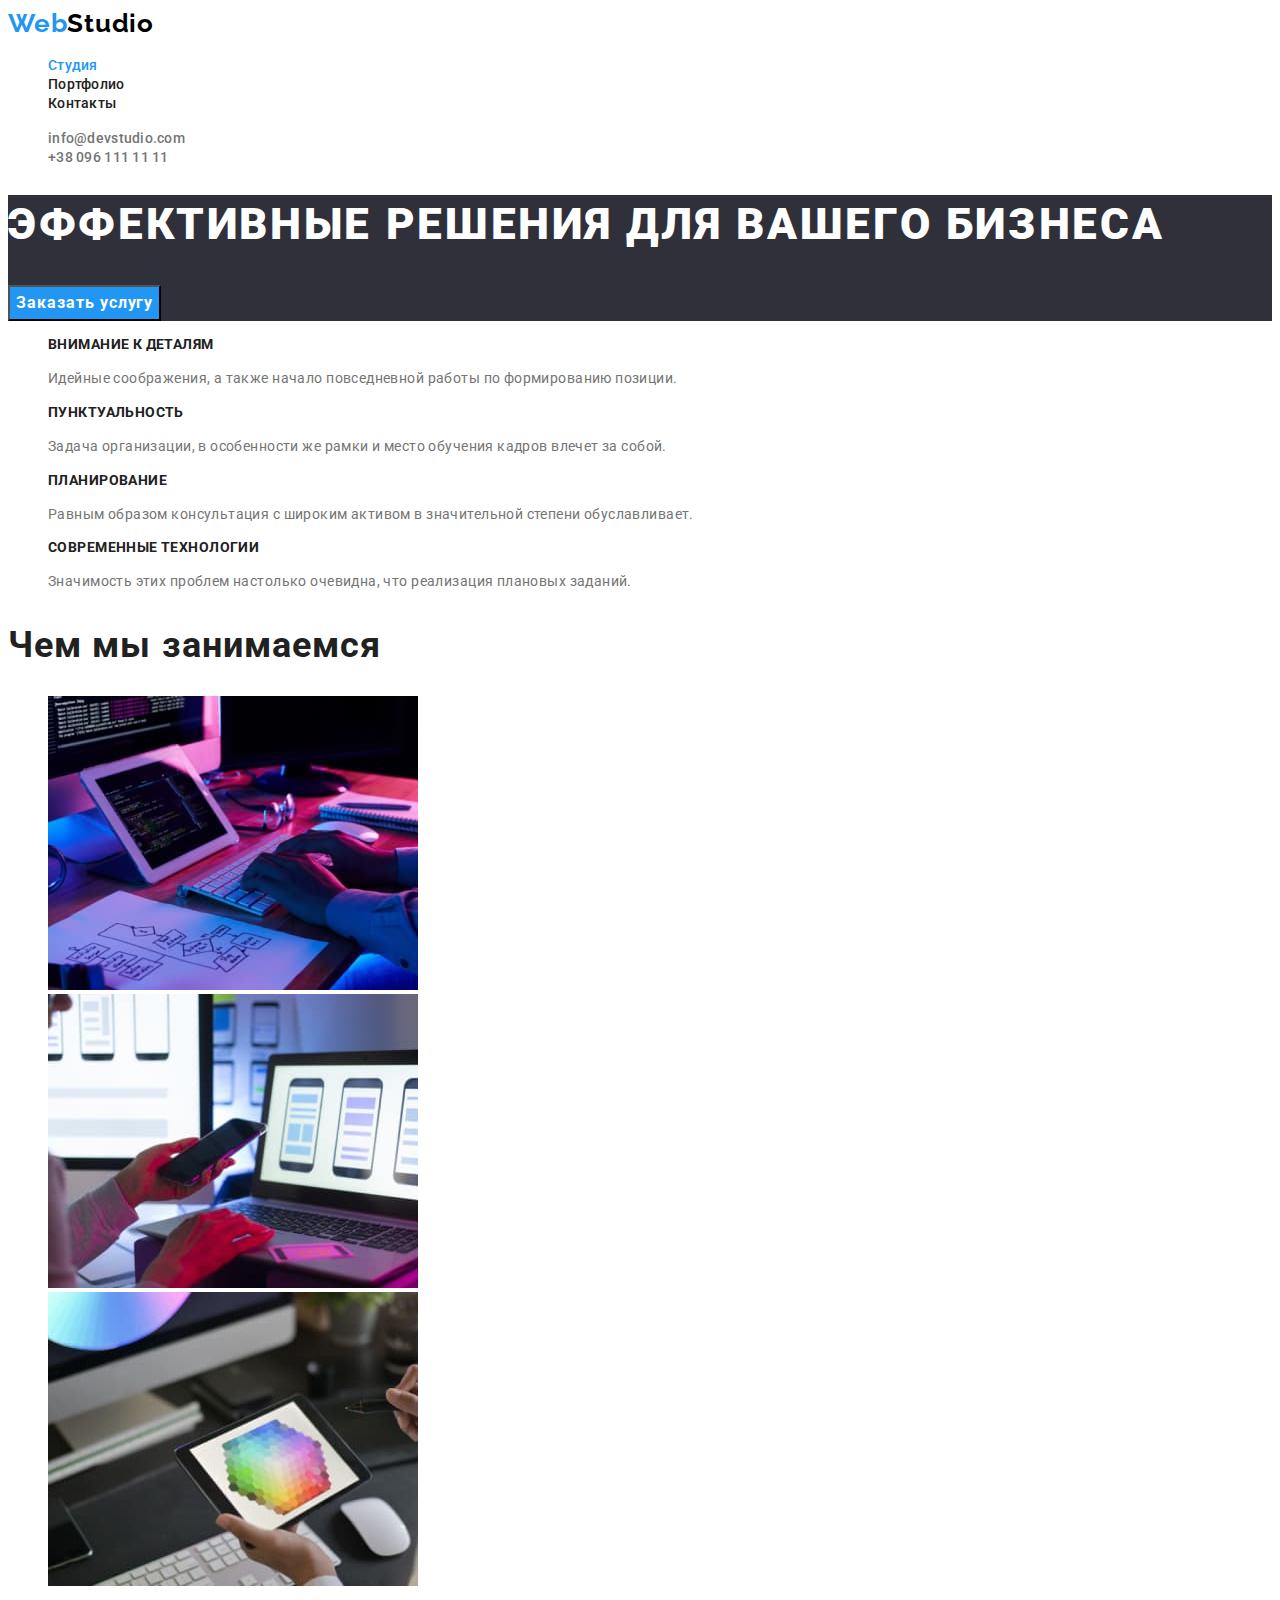
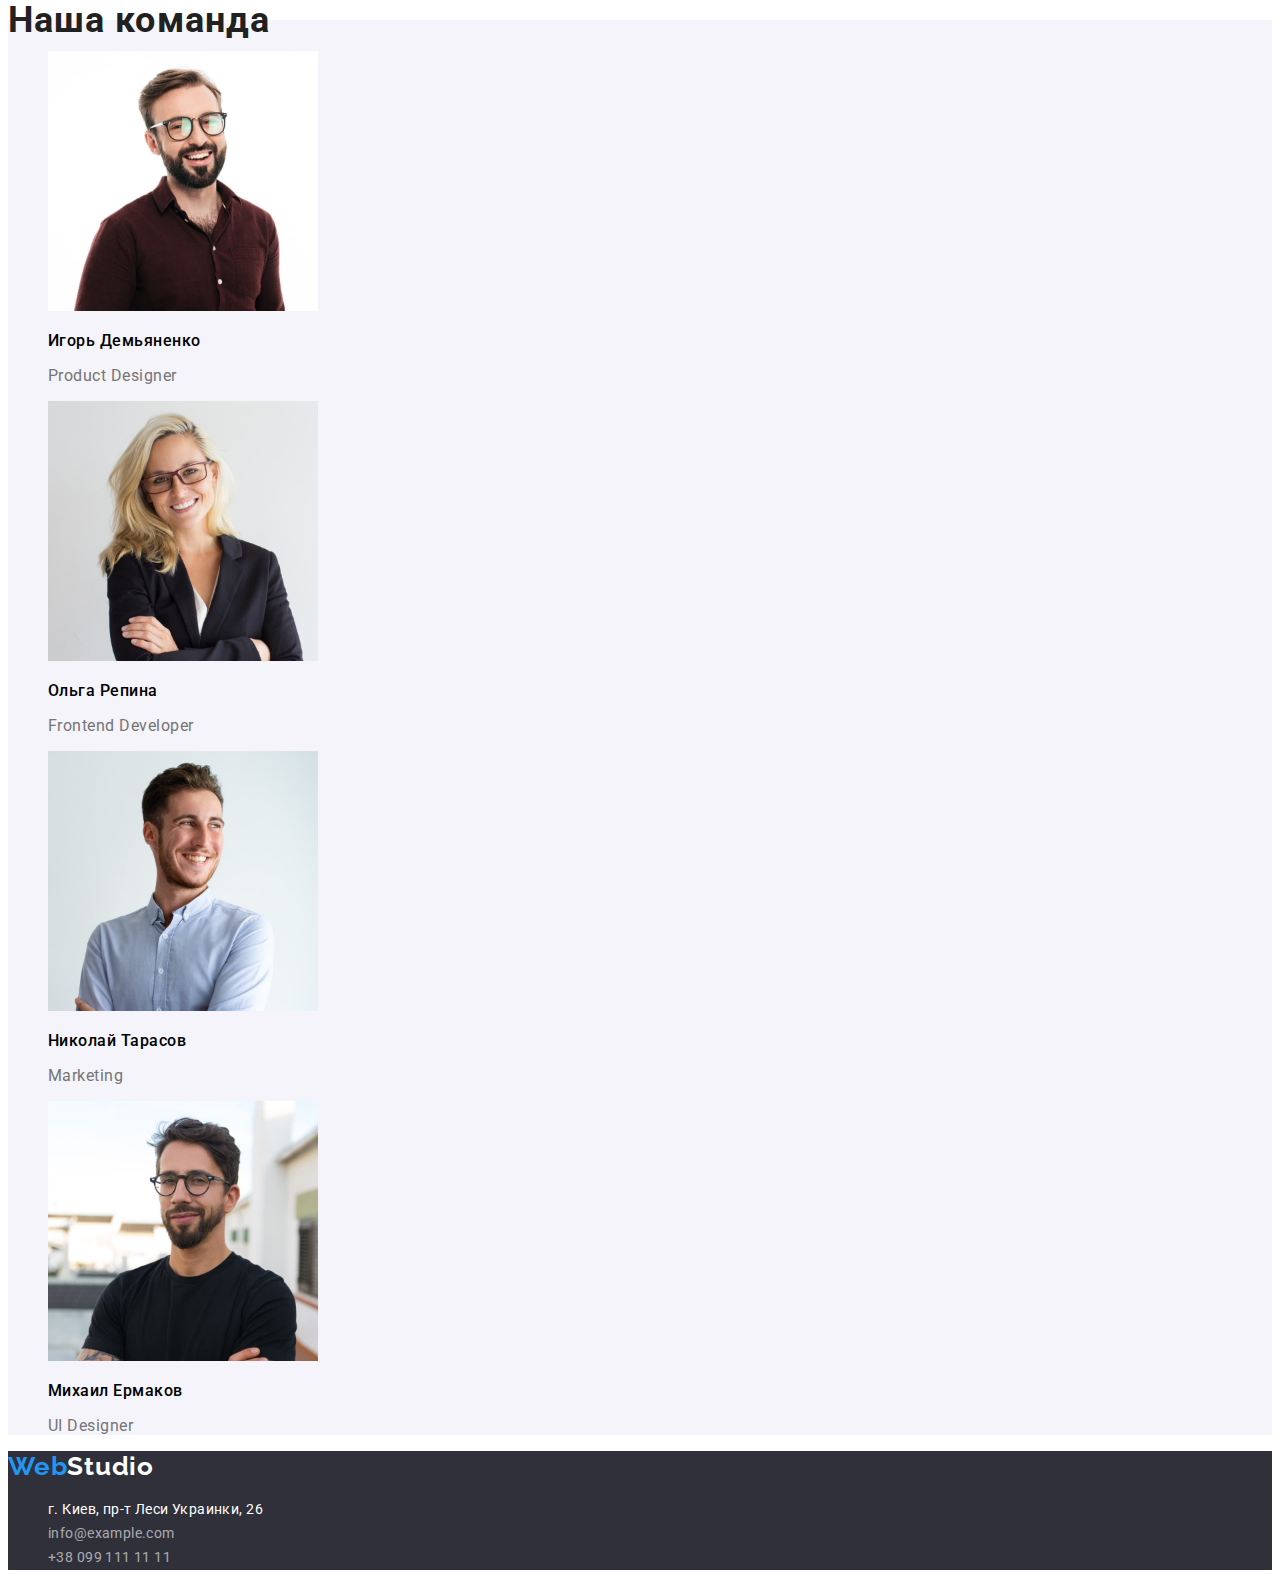
==== index.html @ 5ce04b40 "Додає розмітку макета" ====
<!DOCTYPE html>
<html lang="ru">

<head>
    <meta charset="UTF-8" />
    <meta http-equiv="X-UA-Compatible" content="IE=edge" />
    <meta name="viewport" content="width=device-width, initial-scale=1.0" />
    <title>Студия</title>
    <link rel="preconnect" href="https://fonts.googleapis.com" />
    <link rel="preconnect" href="https://fonts.gstatic.com" crossorigin />
    <link
        href="https://fonts.googleapis.com/css2?family=Raleway:wght@700&family=Roboto:wght@400;500;700;900&display=swap"
        rel="stylesheet" />
    <link rel="stylesheet" href="css/styles.css" />
</head>

<body>
    <!-- header-->
    <header>
        <section class="header">
            <a href="/" class="logo"><span class="web">Web</span><span class="studio-black">Studio</span></a>
            <nav class="nav">
                <ul class="nav-list list">
                    <li><a href="/" class="nav-item current">Студия</a></li>
                    <li><a href="./portfolio.html" class="nav-item">Портфолио</a></li>
                    <li><a href="/" class="nav-item">Контакты</a></li>
                </ul>
            </nav>
            <ul class="contacts list">
                <li>
                    <a href="mailto:info@devstudio.com" class="contacts-item">info@devstudio.com</a>
                </li>
                <li>
                    <a href="tel:+380961111111" class="contacts-item">+38 096 111 11 11</a>
                </li>
            </ul>
        </section>
    </header>
    <!--main content-->
    <main class="main">
        <section class="hero-section">
            <h1 class="hero">Эффективные решения для вашего бизнеса</h1>
            <button type="button" class="main-button">Заказать услугу</button>
        </section>
        <!--<h2>About us</h2> -->
        <section class="advantages">
            <ul class="advantages-list list">
                <li>
                    <h3 class="advantages-item">Внимание к деталям</h3>
                    <p class="advantages-content">
                        Идейные соображения, а также начало повседневной работы по
                        формированию позиции.
                    </p>
                </li>
                <li>
                    <h3 class="advantages-item">Пунктуальность</h3>
                    <p class="advantages-content">
                        Задача организации, в особенности же рамки и место обучения кадров
                        влечет за собой.
                    </p>
                </li>
                <li>
                    <h3 class="advantages-item">Планирование</h3>
                    <p class="advantages-content">
                        Равным образом консультация с широким активом в значительной
                        степени обуславливает.
                    </p>
                </li>
                <li>
                    <h3 class="advantages-item">Современные технологии</h3>
                    <p class="advantages-content">
                        Значимость этих проблем настолько очевидна, что реализация
                        плановых заданий.
                    </p>
                </li>
            </ul>
        </section>
        <!-- Чем мы занимаемся section-->
        <section class="activities">
            <h2 class="activity-title">Чем мы занимаемся</h2>
            <ul class="activity-list list">
                <li class="activity-item">
                    <a href=""><img src="./images/box1.jpg" alt="IT пишет код" width="370" height="294" /></a>
                </li>
                <li class="activities-item">
                    <a href=""><img src="./images/box2.jpg" alt=" человек работает с телефоном и лептопом" width="370"
                            height="294" /></a>
                </li>
                <li class="activities-item">
                    <a href=""><img src="./images/box3.jpg" alt="человек работает с планшетом" width="370"
                            height="294" /></a>
                </li>
            </ul>
        </section>
        <!--our team section-->
        <section class="team">
            <h2 class="team-title">Наша команда</h2>
            <ul class="team-list list">
                <li>
                    <img src="./images/img-1.jpg" alt="фото Ігоря" width="270" height="260" />
                    <h3 class="team-member">Игорь Демьяненко</h3>
                    <p class="specialty">Product Designer</p>
                </li>
                <li>
                    <img src="./images/img-2.jpg" alt="фото Ольги" width="270" height="260" />
                    <h3 class="team-member">Ольга Репина</h3>
                    <p class="specialty">Frontend Developer</p>
                </li>
                <li>
                    <img src="./images/img-3.jpg" alt="фото Николая" width="270" height="260" />
                    <h3 class="team-member">Николай Тарасов</h3>
                    <p class="specialty">Marketing</p>
                </li>
                <li>
                    <img src="./images/img-4.jpg" alt="фото Михаила " width="270" height="260" />
                    <h3 class="team-member">Михаил Ермаков</h3>
                    <p class="specialty">UI Designer</p>
                </li>
            </ul>
        </section>
    </main>
    <!--footer section-->
    <footer class="footer">
        <a href="/" class="logo"><span class="web">Web</span><span class="studio-white">Studio</span></a>
        <address class="address">
            <ul class="address-list list">
                <li>
                    <a href="https://goo.gl/maps/48jCdX3Z41KDSHPe8" target="_blank" rel="noopener noreferrer"
                        class="address-item street">г. Киев, пр-т Леси Украинки, 26</a>
                </li>
                <li>
                    <a href="mailto:info@example.com" class="address-item email">info@example.com</a>
                </li>
                <li>
                    <a href="tel:+380991111111" class="address-item tel">+38 099 111 11 11</a>
                </li>
            </ul>
        </address>
    </footer>
</body>

</html>
---- css/styles.css ----
:root {
    --primary-text-color: #212121;
    --secondary-text-color: #757575;
    --color-accent: #2196f3;
    --color-light: #ffffff;
    --color-bg-dark: #2f303a;
    --color-bg-light: #f5f4fa;
}

body {
    font-family: Roboto, "Open Sans", sans-serif;
}

/* -----HEADER----- */
/* --logo-- */
.header {
    background-color: var(--color-light);
}

.logo {
    text-decoration: none;
    font-family: Raleway, sans-serif;
    font-weight: 700;
    font-size: 26px;
    line-height: 1.19;
    letter-spacing: 0.03em;
}

.web {
    color: var(--color-accent);
}

.studio-black {
    color: #000000;
}

/* --nav--*/
.list {
    list-style: none;
}

.nav-item {
    text-decoration: none;
    color: var(--primary-text-color);
    list-style: none;
    font-weight: 500;
    font-size: 14px;
    line-height: 1.14;
    letter-spacing: 0.02em;
}

.nav-item:hover,
.nav-item:focus {
    color: var(--color-accent);
}

.nav-item.current {
    color: var(--color-accent);
}

.contacts-item {
    text-decoration: none;
    color: var(--secondary-text-color);
    font-weight: 500;
    font-size: 14px;
    line-height: 1.14;
    letter-spacing: 0.02em;
}

.contacts-item:hover,
.contacts-item:focus {
    color: var(--color-accent);
}

/* ------MAIN------ */
/* ---hero--- */
.hero-section {
    background-color: var(--color-bg-dark);
}

.hero {
    color: var(--color-light);
    font-weight: 900;
    font-size: 44px;
    line-height: 1.36;
    letter-spacing: 0.06em;
    text-transform: uppercase;
}

.main-button {
    background-color: var(--color-accent);
    color: var(--color-light);
    font-family: inherit;
    font-weight: 700;
    font-size: 16px;
    line-height: 1.88;
    letter-spacing: 0.06em;
    cursor: pointer;
}

.main-button:hover,
.main-button:focus {
    background-color: var(--color-bg-light);
    color: var(--color-accent);
}

/* --Aabout us--- */
.advantages,
.activities {
    background-color: var(--color-light);
}

/* --advantages-- */
.advantages-item {
    color: var(--primary-text-color);
    font-weight: 700;
    font-size: 14px;
    line-height: 1.14;
    letter-spacing: 0.03em;
    text-transform: uppercase;
}

.advantages-content {
    color: var(--secondary-text-color);
    font-size: 14px;
    line-height: 1.71;
    letter-spacing: 0.03em;
}

/* --activities-- */
.activity-title {
    color: var(--primary-text-color);
    font-weight: 700;
    font-size: 36px;
    line-height: 1.17;
    letter-spacing: 0.03em;
}

/* --our team-- */
.team {
    background-color: var(--color-bg-light);
}

.team-title {
    color: var(--primary-text-color);
    font-weight: 700;
    font-size: 36px;
    line-height: 1.17px;
    letter-spacing: 0.03em;
}

.team-member {
    font-weight: 500;
    font-size: 16px;
    line-height: 1.19;
    letter-spacing: 0.03em;
}

.specialty {
    color: var(--secondary-text-color);
    font-size: 16px;
    line-height: 1.19;
    letter-spacing: 0.03em;
}

/* ------FOOTER------ */
.footer {
    background-color: var(--color-bg-dark);
}

.logo {
    font-family: Raleway;
    font-weight: 700;
    font-size: 26px;
    line-height: 1.19;
    letter-spacing: 0.03em;
}

.studio-white {
    color: var(--color-light);
}

.address-item {
    color: rgba(255, 255, 255, 0.6);
    text-decoration: none;
    font-style: normal;
    font-size: 14px;
    line-height: 1.71;
    letter-spacing: 0.03em;
}

.address-item.street {
    color: var(--color-light);
}

.street:hover,
.street:focus {
    color: var(--secondary-text-color);
}

.email:hover,
.email:focus {
    color: var(--color-light);
}

.tel:hover,
.tel:focus {
    color: var(--color-light);
}

/* ----------PORTFOLIO.HTML---------- */
.filters {
    background-color: var(--color-light);
}

.button {
    background: var(--color-bg-light);
    font-family: inherit;
    font-weight: 500;
    font-size: 16px;
    line-height: 1.62;
    letter-spacing: 0.03em;
    cursor: pointer;
}

.button.current {
    color: var(--color-accent);
}

.button:hover,
.button:focus {
    color: var(--color-accent);
}

.card {
    text-decoration: none;
}

.card-title {
    color: var(--primary-text-color);
    font-family: inherit;
    font-weight: 700;
    font-size: 18px;
    line-height: 2;
    letter-spacing: 0.06em;
}

.description {
    color: var(--secondary-text-color);
    font-size: 16px;
    line-height: 1.88;
    letter-spacing: 0.03em;
}
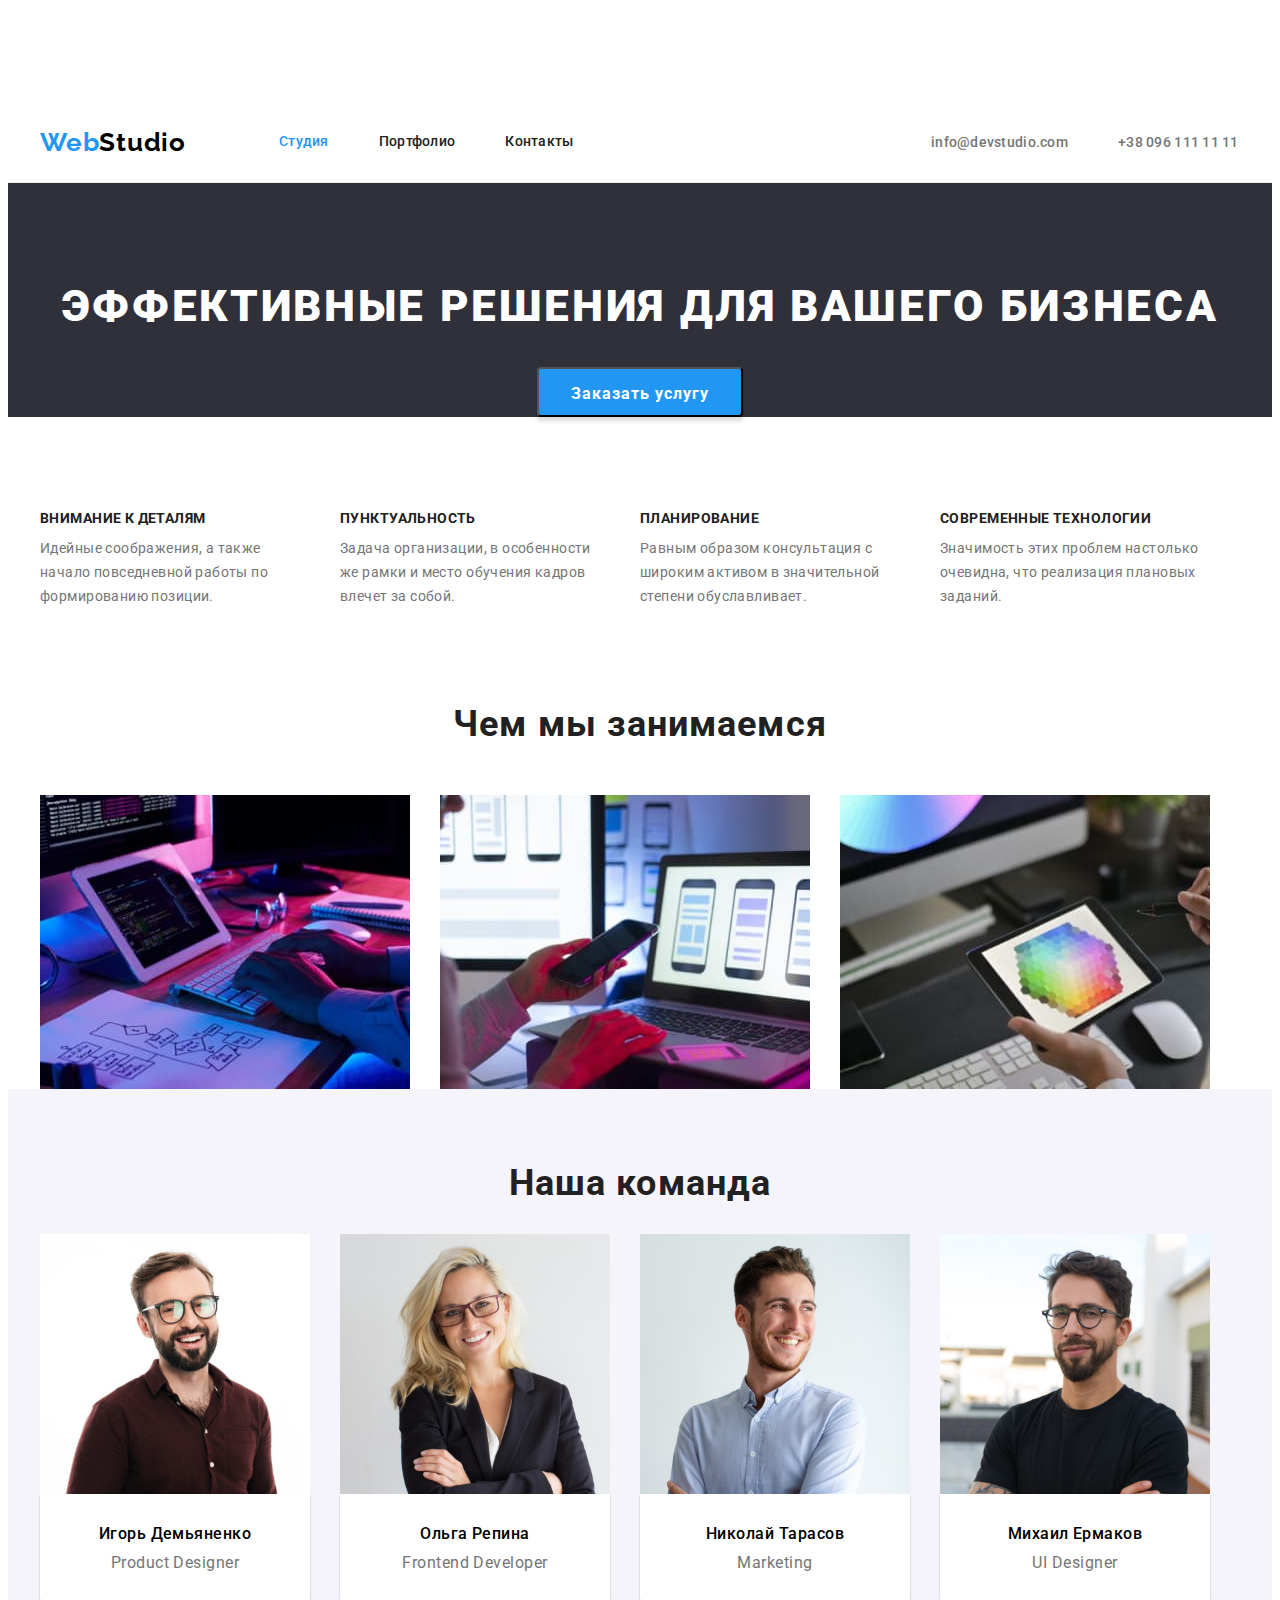
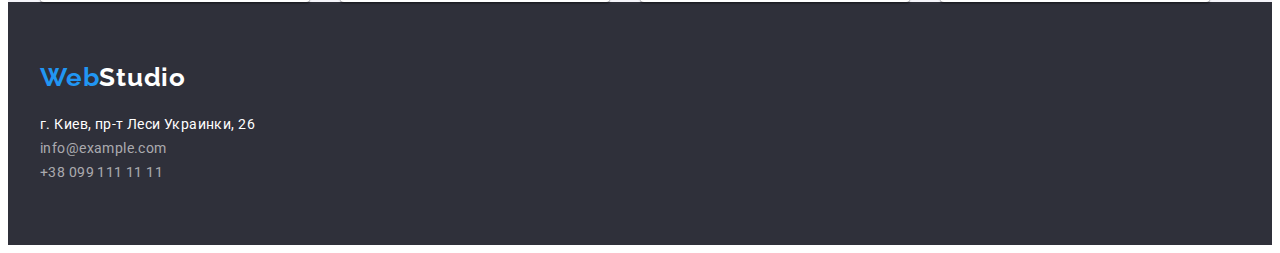
==== commit 57bd1812: "Додає розмітку макета, стилі" ====
--- a/index.html
+++ b/index.html
@@ -1,7 +1,6 @@
 <!DOCTYPE html>
 <html lang="ru">
-
-<head>
+  <head>
     <meta charset="UTF-8" />
     <meta http-equiv="X-UA-Compatible" content="IE=edge" />
     <meta name="viewport" content="width=device-width, initial-scale=1.0" />
@@ -9,134 +8,227 @@
     <link rel="preconnect" href="https://fonts.googleapis.com" />
     <link rel="preconnect" href="https://fonts.gstatic.com" crossorigin />
     <link
-        href="https://fonts.googleapis.com/css2?family=Raleway:wght@700&family=Roboto:wght@400;500;700;900&display=swap"
-        rel="stylesheet" />
+      href="https://fonts.googleapis.com/css2?family=Raleway:wght@700&family=Roboto:wght@400;500;700;900&display=swap"
+      rel="stylesheet"
+    />
+    <link
+      rel="stylesheet"
+      href="https://cdnjs.cloudflare.com/ajax/libs/modern-normalize/1.1.0/modern-normalize.min.css"
+      integrity="sha512-wpPYUAdjBVSE4KJnH1VR1HeZfpl1ub8YT/NKx4PuQ5NmX2tKuGu6U/JRp5y+Y8XG2tV+wKQpNHVUX03MfMFn9Q=="
+      crossorigin="anonymous"
+      referrerpolicy="no-referrer"
+    />
     <link rel="stylesheet" href="css/styles.css" />
-</head>
+  </head>
 
-<body>
+  <body>
     <!-- header-->
     <header>
-        <section class="header">
-            <a href="/" class="logo"><span class="web">Web</span><span class="studio-black">Studio</span></a>
-            <nav class="nav">
-                <ul class="nav-list list">
-                    <li><a href="/" class="nav-item current">Студия</a></li>
-                    <li><a href="./portfolio.html" class="nav-item">Портфолио</a></li>
-                    <li><a href="/" class="nav-item">Контакты</a></li>
-                </ul>
-            </nav>
-            <ul class="contacts list">
-                <li>
-                    <a href="mailto:info@devstudio.com" class="contacts-item">info@devstudio.com</a>
-                </li>
-                <li>
-                    <a href="tel:+380961111111" class="contacts-item">+38 096 111 11 11</a>
-                </li>
+      <section class="header section">
+        <div class="container container-header">
+          <a href="/" class="logo"
+            ><span class="web">Web</span
+            ><span class="studio-black">Studio</span></a
+          >
+          <nav class="nav">
+            <ul class="nav-list list">
+              <li class="nav-li studio">
+                <a href="/" class="nav-item current">Студия</a>
+              </li>
+              <li class="nav-li portfolio">
+                <a href="./portfolio.html" class="nav-item">Портфолио</a>
+              </li>
+              <li class="nav-li contacts">
+                <a href="/" class="nav-item">Контакты</a>
+              </li>
             </ul>
-        </section>
+          </nav>
+          <ul class="contacts list">
+            <li class="contact-li mail">
+              <a href="mailto:info@devstudio.com" class="contacts-item"
+                >info@devstudio.com</a
+              >
+            </li>
+            <li class="contact-li tel">
+              <a href="tel:+380961111111" class="contacts-item"
+                >+38 096 111 11 11</a
+              >
+            </li>
+          </ul>
+        </div>
+      </section>
     </header>
     <!--main content-->
     <main class="main">
-        <section class="hero-section">
-            <h1 class="hero">Эффективные решения для вашего бизнеса</h1>
-            <button type="button" class="main-button">Заказать услугу</button>
-        </section>
-        <!--<h2>About us</h2> -->
-        <section class="advantages">
-            <ul class="advantages-list list">
-                <li>
-                    <h3 class="advantages-item">Внимание к деталям</h3>
-                    <p class="advantages-content">
-                        Идейные соображения, а также начало повседневной работы по
-                        формированию позиции.
-                    </p>
-                </li>
-                <li>
-                    <h3 class="advantages-item">Пунктуальность</h3>
-                    <p class="advantages-content">
-                        Задача организации, в особенности же рамки и место обучения кадров
-                        влечет за собой.
-                    </p>
-                </li>
-                <li>
-                    <h3 class="advantages-item">Планирование</h3>
-                    <p class="advantages-content">
-                        Равным образом консультация с широким активом в значительной
-                        степени обуславливает.
-                    </p>
-                </li>
-                <li>
-                    <h3 class="advantages-item">Современные технологии</h3>
-                    <p class="advantages-content">
-                        Значимость этих проблем настолько очевидна, что реализация
-                        плановых заданий.
-                    </p>
-                </li>
-            </ul>
-        </section>
-        <!-- Чем мы занимаемся section-->
-        <section class="activities">
-            <h2 class="activity-title">Чем мы занимаемся</h2>
-            <ul class="activity-list list">
-                <li class="activity-item">
-                    <a href=""><img src="./images/box1.jpg" alt="IT пишет код" width="370" height="294" /></a>
-                </li>
-                <li class="activities-item">
-                    <a href=""><img src="./images/box2.jpg" alt=" человек работает с телефоном и лептопом" width="370"
-                            height="294" /></a>
-                </li>
-                <li class="activities-item">
-                    <a href=""><img src="./images/box3.jpg" alt="человек работает с планшетом" width="370"
-                            height="294" /></a>
-                </li>
-            </ul>
-        </section>
-        <!--our team section-->
-        <section class="team">
-            <h2 class="team-title">Наша команда</h2>
-            <ul class="team-list list">
-                <li>
-                    <img src="./images/img-1.jpg" alt="фото Ігоря" width="270" height="260" />
-                    <h3 class="team-member">Игорь Демьяненко</h3>
-                    <p class="specialty">Product Designer</p>
-                </li>
-                <li>
-                    <img src="./images/img-2.jpg" alt="фото Ольги" width="270" height="260" />
-                    <h3 class="team-member">Ольга Репина</h3>
-                    <p class="specialty">Frontend Developer</p>
-                </li>
-                <li>
-                    <img src="./images/img-3.jpg" alt="фото Николая" width="270" height="260" />
-                    <h3 class="team-member">Николай Тарасов</h3>
-                    <p class="specialty">Marketing</p>
-                </li>
-                <li>
-                    <img src="./images/img-4.jpg" alt="фото Михаила " width="270" height="260" />
-                    <h3 class="team-member">Михаил Ермаков</h3>
-                    <p class="specialty">UI Designer</p>
-                </li>
-            </ul>
-        </section>
+      <section class="hero-section section">
+        <div class="container">
+          <h1 class="hero">Эффективные решения для вашего бизнеса</h1>
+          <button type="button" class="main-button">Заказать услугу</button>
+        </div>
+      </section>
+      <h2 class="visually-hidden">About us</h2>
+      <section class="advantages section">
+        <div class="container">
+          <ul class="advantages-list list">
+            <li class="item-content">
+              <h3 class="advantages-item">Внимание к деталям</h3>
+              <p class="advantages-content">
+                Идейные соображения, а также начало повседневной работы по
+                формированию позиции.
+              </p>
+            </li>
+            <li class="item-content">
+              <h3 class="advantages-item">Пунктуальность</h3>
+              <p class="advantages-content">
+                Задача организации, в особенности же рамки и место обучения
+                кадров влечет за собой.
+              </p>
+            </li>
+            <li class="item-content">
+              <h3 class="advantages-item">Планирование</h3>
+              <p class="advantages-content">
+                Равным образом консультация с широким активом в значительной
+                степени обуславливает.
+              </p>
+            </li>
+            <li class="item-content">
+              <h3 class="advantages-item">Современные технологии</h3>
+              <p class="advantages-content">
+                Значимость этих проблем настолько очевидна, что реализация
+                плановых заданий.
+              </p>
+            </li>
+          </ul>
+        </div>
+      </section>
+      <!-- Чем мы занимаемся section-->
+      <section class="activities section">
+        <div class="container">
+          <h2 class="activity-title">Чем мы занимаемся</h2>
+          <ul class="activity-list list">
+            <li class="activity-item">
+              <a href=""
+                ><img
+                  src="./images/box1.jpg"
+                  alt="IT пишет код"
+                  width="370"
+                  height="294"
+              /></a>
+            </li>
+            <li class="activity-item">
+              <a href=""
+                ><img
+                  src="./images/box2.jpg"
+                  alt=" человек работает с телефоном и лептопом"
+                  width="370"
+                  height="294"
+              /></a>
+            </li>
+            <li class="activity-item">
+              <a href=""
+                ><img
+                  src="./images/box3.jpg"
+                  alt="человек работает с планшетом"
+                  width="370"
+                  height="294"
+              /></a>
+            </li>
+          </ul>
+        </div>
+      </section>
+      <!--our team section-->
+      <section class="team section">
+        <div class="container">
+          <h2 class="team-title">Наша команда</h2>
+          <ul class="team-list list">
+            <li class="team-item">
+              <img
+                src="./images/img-1.jpg"
+                alt="фото Ігоря"
+                width="270"
+                height="260"
+              />
+              <div class="member-info">
+                <h3 class="team-member">Игорь Демьяненко</h3>
+                <p class="specialty">Product Designer</p>
+              </div>
+            </li>
+            <li class="team-item">
+              <img
+                src="./images/img-2.jpg"
+                alt="фото Ольги"
+                width="270"
+                height="260"
+              />
+              <div class="member-info">
+                <h3 class="team-member">Ольга Репина</h3>
+                <p class="specialty">Frontend Developer</p>
+              </div>
+            </li>
+            <li class="team-item">
+              <img
+                src="./images/img-3.jpg"
+                alt="фото Николая"
+                width="270"
+                height="260"
+              />
+              <div class="member-info">
+                <h3 class="team-member">Николай Тарасов</h3>
+                <p class="specialty">Marketing</p>
+              </div>
+            </li>
+            <li class="team-item">
+              <img
+                src="./images/img-4.jpg"
+                alt="фото Михаила "
+                width="270"
+                height="260"
+              />
+              <div class="member-info">
+                <h3 class="team-member">Михаил Ермаков</h3>
+                <p class="specialty">UI Designer</p>
+              </div>
+            </li>
+          </ul>
+        </div>
+      </section>
     </main>
     <!--footer section-->
+
     <footer class="footer">
-        <a href="/" class="logo"><span class="web">Web</span><span class="studio-white">Studio</span></a>
+      <div class="container">
+        <div class="logo-footer">
+          <a href="/" class="logo"
+            ><span class="web">Web</span
+            ><span class="studio-white">Studio</span></a
+          >
+        </div>
         <address class="address">
+          <div class="address-footer">
             <ul class="address-list list">
-                <li>
-                    <a href="https://goo.gl/maps/48jCdX3Z41KDSHPe8" target="_blank" rel="noopener noreferrer"
-                        class="address-item street">г. Киев, пр-т Леси Украинки, 26</a>
-                </li>
-                <li>
-                    <a href="mailto:info@example.com" class="address-item email">info@example.com</a>
-                </li>
-                <li>
-                    <a href="tel:+380991111111" class="address-item tel">+38 099 111 11 11</a>
-                </li>
+              <li>
+                <a
+                  href="https://goo.gl/maps/48jCdX3Z41KDSHPe8"
+                  target="_blank"
+                  rel="noopener noreferrer"
+                  class="address-item street"
+                  >г. Киев, пр-т Леси Украинки, 26</a
+                >
+              </li>
+              <li>
+                <a href="mailto:info@example.com" class="address-item email"
+                  >info@example.com</a
+                >
+              </li>
+              <li>
+                <a href="tel:+380991111111" class="address-item tel"
+                  >+38 099 111 11 11</a
+                >
+              </li>
             </ul>
+          </div>
         </address>
+      </div>
     </footer>
-</body>
-
-</html>+  </body>
+</html>
--- a/css/styles.css
+++ b/css/styles.css
@@ -1,253 +1,470 @@
 :root {
-    --primary-text-color: #212121;
-    --secondary-text-color: #757575;
-    --color-accent: #2196f3;
-    --color-light: #ffffff;
-    --color-bg-dark: #2f303a;
-    --color-bg-light: #f5f4fa;
+  --primary-text-color: #212121;
+  --secondary-text-color: #757575;
+  --color-accent: #2196f3;
+  --color-light: #ffffff;
+  --color-bg-dark: #2f303a;
+  --color-bg-light: #f5f4fa;
 }
 
 body {
-    font-family: Roboto, "Open Sans", sans-serif;
+  font-family: Roboto, "Open Sans", sans-serif;
+}
+
+h1,
+h2,
+h3,
+h4,
+h5,
+h6,
+p,
+ul {
+  margin: 0;
+}
+ul {
+  padding-left: 0;
+}
+
+img {
+  display: block;
 }
 
 /* -----HEADER----- */
+.container {
+  /* outline: red solid 1px; */
+
+  width: 1200px;
+  padding-left: 15px;
+  padding-right: 15px;
+  margin: 0 auto;
+}
+
+.container-header {
+  display: flex;
+  align-items: center;
+}
+.section {
+  padding-top: 94px;
+}
+
+.header {
+  background-color: var(--color-light);
+  border-bottom: 1px solid #ececec;
+}
 /* --logo-- */
-.header {
-    background-color: var(--color-light);
-}
-
 .logo {
-    text-decoration: none;
-    font-family: Raleway, sans-serif;
-    font-weight: 700;
-    font-size: 26px;
-    line-height: 1.19;
-    letter-spacing: 0.03em;
+  min-width: 145px;
+  margin-right: 93px;
+  display: block;
+  text-decoration: none;
+  font-family: Raleway, sans-serif;
+  font-weight: 700;
+  font-size: 26px;
+  line-height: 1.19;
+  letter-spacing: 0.03em;
 }
 
 .web {
-    color: var(--color-accent);
+  color: var(--color-accent);
 }
 
 .studio-black {
-    color: #000000;
+  color: #000000;
 }
 
 /* --nav--*/
 .list {
-    list-style: none;
+  list-style: none;
+}
+.nav-list {
+  display: flex;
 }
 
 .nav-item {
-    text-decoration: none;
-    color: var(--primary-text-color);
-    list-style: none;
-    font-weight: 500;
-    font-size: 14px;
-    line-height: 1.14;
-    letter-spacing: 0.02em;
-}
-
+  display: block;
+  padding-top: 32px;
+  padding-bottom: 32px;
+
+  text-decoration: none;
+
+  color: var(--primary-text-color);
+  list-style: none;
+
+  font-weight: 500;
+  font-size: 14px;
+  line-height: 1.14;
+  letter-spacing: 0.02em;
+}
+
+.nav-li + .nav-li {
+  margin-left: 50px;
+}
+
+.nav-li.studio {
+  min-width: 49px;
+}
+
+.nav-li.portfolio {
+  min-width: 76px;
+}
+.nav-li.contacts {
+  min-width: 68px;
+}
+.contact-li.mail {
+  min-width: 135px;
+}
+
+.contact-li.tel {
+  min-width: 122px;
+}
 .nav-item:hover,
 .nav-item:focus {
-    color: var(--color-accent);
+  color: var(--color-accent);
 }
 
 .nav-item.current {
-    color: var(--color-accent);
+  color: var(--color-accent);
+}
+
+.contacts {
+  display: flex;
+  margin-left: auto;
+}
+.contact-li + .contact-li {
+  margin-left: 50px;
 }
 
 .contacts-item {
-    text-decoration: none;
-    color: var(--secondary-text-color);
-    font-weight: 500;
-    font-size: 14px;
-    line-height: 1.14;
-    letter-spacing: 0.02em;
+  text-decoration: none;
+  color: var(--secondary-text-color);
+  font-weight: 500;
+  font-size: 14px;
+  line-height: 1.14;
+  letter-spacing: 0.02em;
 }
 
 .contacts-item:hover,
 .contacts-item:focus {
-    color: var(--color-accent);
+  color: var(--color-accent);
 }
 
 /* ------MAIN------ */
 /* ---hero--- */
 .hero-section {
-    background-color: var(--color-bg-dark);
+  background-color: var(--color-bg-dark);
+  text-align: center;
 }
 
 .hero {
-    color: var(--color-light);
-    font-weight: 900;
-    font-size: 44px;
-    line-height: 1.36;
-    letter-spacing: 0.06em;
-    text-transform: uppercase;
+  color: var(--color-light);
+  font-weight: 900;
+  font-size: 44px;
+  line-height: 1.36;
+  letter-spacing: 0.06em;
+  text-transform: uppercase;
+  text-align: center;
+  margin-bottom: 30px;
 }
 
 .main-button {
-    background-color: var(--color-accent);
-    color: var(--color-light);
-    font-family: inherit;
-    font-weight: 700;
-    font-size: 16px;
-    line-height: 1.88;
-    letter-spacing: 0.06em;
-    cursor: pointer;
+  border-radius: 4px;
+  padding: 10px 32px;
+  min-width: 200px;
+  height: 50px;
+  text-align: center;
+  box-shadow: 0px 4px 4px rgba(0, 0, 0, 0.15);
+
+  background-color: var(--color-accent);
+  color: var(--color-light);
+
+  font-family: inherit;
+  font-weight: 700;
+  font-size: 16px;
+  line-height: 1.88;
+  letter-spacing: 0.06em;
+  cursor: pointer;
 }
 
 .main-button:hover,
 .main-button:focus {
-    background-color: var(--color-bg-light);
-    color: var(--color-accent);
+  background-color: var(--color-bg-light);
+  color: var(--color-accent);
 }
 
 /* --Aabout us--- */
+.visually-hidden {
+  position: absolute;
+  width: 1px;
+  height: 1px;
+  margin: -1px;
+  border: 0;
+  padding: 0;
+
+  white-space: nowrap;
+  clip-path: inset(100%);
+  clip: rect(0 0 0 0);
+  overflow: hidden;
+}
+
+.advantages-list {
+  display: flex;
+  flex-wrap: wrap;
+}
 .advantages,
 .activities {
-    background-color: var(--color-light);
-}
-
+  background-color: var(--color-light);
+}
+
+.item-content {
+  width: 270px;
+}
+.item-content + .item-content {
+  margin-left: 30px;
+}
 /* --advantages-- */
 .advantages-item {
-    color: var(--primary-text-color);
-    font-weight: 700;
-    font-size: 14px;
-    line-height: 1.14;
-    letter-spacing: 0.03em;
-    text-transform: uppercase;
+  margin-bottom: 10px;
+
+  color: var(--primary-text-color);
+
+  font-weight: 700;
+  font-size: 14px;
+  line-height: 1.14;
+  letter-spacing: 0.03em;
+  text-transform: uppercase;
 }
 
 .advantages-content {
-    color: var(--secondary-text-color);
-    font-size: 14px;
-    line-height: 1.71;
-    letter-spacing: 0.03em;
+  color: var(--secondary-text-color);
+
+  font-size: 14px;
+  line-height: 1.71;
+  letter-spacing: 0.03em;
+}
+.item-contet {
+  width: 270px;
 }
 
 /* --activities-- */
 .activity-title {
-    color: var(--primary-text-color);
-    font-weight: 700;
-    font-size: 36px;
-    line-height: 1.17;
-    letter-spacing: 0.03em;
+  margin-bottom: 50px;
+
+  color: var(--primary-text-color);
+
+  font-weight: 700;
+  font-size: 36px;
+  line-height: 1.17;
+  letter-spacing: 0.03em;
+  text-align: center;
+}
+
+.activity-list {
+  display: flex;
+  flex-wrap: wrap;
+}
+.activity-item + .activity-item {
+  margin-left: 30px;
+}
+.activity-item {
+  width: 370px;
 }
 
 /* --our team-- */
 .team {
-    background-color: var(--color-bg-light);
+  background-color: var(--color-bg-light);
 }
 
 .team-title {
-    color: var(--primary-text-color);
-    font-weight: 700;
-    font-size: 36px;
-    line-height: 1.17px;
-    letter-spacing: 0.03em;
-}
-
+  margin-bottom: 50px;
+  color: var(--primary-text-color);
+  font-weight: 700;
+  font-size: 36px;
+  line-height: 1.17px;
+  letter-spacing: 0.03em;
+  text-align: center;
+}
+.team-list {
+  display: flex;
+  flex-wrap: wrap;
+}
+.team-item + .team-item {
+  margin-left: 30px;
+}
 .team-member {
-    font-weight: 500;
-    font-size: 16px;
-    line-height: 1.19;
-    letter-spacing: 0.03em;
+  margin-bottom: 10px;
+
+  font-weight: 500;
+  font-size: 16px;
+  line-height: 1.19;
+  letter-spacing: 0.03em;
+  text-align: center;
 }
 
 .specialty {
-    color: var(--secondary-text-color);
-    font-size: 16px;
-    line-height: 1.19;
-    letter-spacing: 0.03em;
+  color: var(--secondary-text-color);
+
+  font-size: 16px;
+  line-height: 1.19;
+  letter-spacing: 0.03em;
+  text-align: center;
+}
+.member-info {
+  padding: 30px 0;
+  background: var(--color-light);
+  box-shadow: 0px 1px 3px rgba(0, 0, 0, 0.12), 0px 1px 1px rgba(0, 0, 0, 0.14),
+    0px 2px 1px rgba(0, 0, 0, 0.2);
+  border-radius: 0px 0px 4px 4px;
 }
 
 /* ------FOOTER------ */
 .footer {
-    background-color: var(--color-bg-dark);
-}
-
+  background-color: var(--color-bg-dark);
+}
+
+.logo-footer {
+  padding-top: 60px;
+}
 .logo {
-    font-family: Raleway;
-    font-weight: 700;
-    font-size: 26px;
-    line-height: 1.19;
-    letter-spacing: 0.03em;
+  font-family: Raleway;
+  font-weight: 700;
+  font-size: 26px;
+  line-height: 1.19;
+  letter-spacing: 0.03em;
 }
 
 .studio-white {
-    color: var(--color-light);
+  color: var(--color-light);
 }
 
 .address-item {
-    color: rgba(255, 255, 255, 0.6);
-    text-decoration: none;
-    font-style: normal;
-    font-size: 14px;
-    line-height: 1.71;
-    letter-spacing: 0.03em;
+  color: rgba(255, 255, 255, 0.6);
+  text-decoration: none;
+  font-style: normal;
+  font-size: 14px;
+  line-height: 1.71;
+  letter-spacing: 0.03em;
 }
 
 .address-item.street {
-    color: var(--color-light);
+  color: var(--color-light);
 }
 
 .street:hover,
 .street:focus {
-    color: var(--secondary-text-color);
+  color: var(--secondary-text-color);
 }
 
 .email:hover,
 .email:focus {
-    color: var(--color-light);
+  color: var(--color-light);
 }
 
 .tel:hover,
 .tel:focus {
-    color: var(--color-light);
-}
-
+  color: var(--color-light);
+}
+.address-footer {
+  padding-top: 20px;
+  padding-left: auto;
+  padding-bottom: 60px;
+}
 /* ----------PORTFOLIO.HTML---------- */
 .filters {
-    background-color: var(--color-light);
-}
-
+  background-color: var(--color-light);
+}
+
+.filter {
+  display: flex;
+  justify-content: center;
+  margin-bottom: 34px;
+}
+.btn {
+  /* margin-right: auto;
+margin-left: auto; */
+}
+.btn + .btn {
+  margin-left: 8px;
+}
 .button {
-    background: var(--color-bg-light);
-    font-family: inherit;
-    font-weight: 500;
-    font-size: 16px;
-    line-height: 1.62;
-    letter-spacing: 0.03em;
-    cursor: pointer;
+  border-radius: 4px;
+  padding: 6px 22px;
+  /* margin-bottom: 50px;
+    border-radius: 4px;
+    padding: 6px 22px;
+    min-width: 73px; */
+  height: 38px;
+  background: var(--color-bg-light);
+
+  font-family: inherit;
+  font-weight: 500;
+  font-size: 16px;
+  line-height: 1.62;
+  letter-spacing: 0.03em;
+  cursor: pointer;
+  text-align: center;
 }
 
 .button.current {
-    color: var(--color-accent);
+  background-color: var(--color-accent);
+  color: var(--color-light);
+  box-shadow: 0px 3px 1px rgba(0, 0, 0, 0.1), 0px 1px 2px rgba(0, 0, 0, 0.08),
+    0px 2px 2px rgba(0, 0, 0, 0.12);
+  border-radius: 4px;
 }
 
 .button:hover,
 .button:focus {
-    color: var(--color-accent);
+  background-color: var(--color-accent);
+  color: var(--color-light);
+}
+
+.cards {
+  display: flex;
+  flex-wrap: wrap;
+}
+.card-item {
+  width: 370;
+}
+.card-item:not(:nth-child(3n)) {
+  margin-right: 30px;
+}
+
+.card-item:not(:nth-last-child(-n + 3)) {
+  margin-bottom: 30px;
 }
 
 .card {
-    text-decoration: none;
+  text-decoration: none;
+  margin-bottom: 20px;
+}
+
+.card-item {
+  width: 370px;
 }
 
 .card-title {
-    color: var(--primary-text-color);
-    font-family: inherit;
-    font-weight: 700;
-    font-size: 18px;
-    line-height: 2;
-    letter-spacing: 0.06em;
+  margin-bottom: 4px;
+
+  color: var(--primary-text-color);
+
+  font-family: inherit;
+  font-weight: 700;
+  font-size: 18px;
+  line-height: 2;
+  letter-spacing: 0.06em;
+}
+
+.card-info {
+  padding: 20px 24px;
+  border-left: 1px solid #eeeeee;
+  border-bottom: 1px solid #eeeeee;
+  border-right: 1px solid #eeeeee;
+  background: var(--color-light);
 }
 
 .description {
-    color: var(--secondary-text-color);
-    font-size: 16px;
-    line-height: 1.88;
-    letter-spacing: 0.03em;
-}+  color: var(--secondary-text-color);
+  font-size: 16px;
+  line-height: 1.88;
+  letter-spacing: 0.03em;
+}
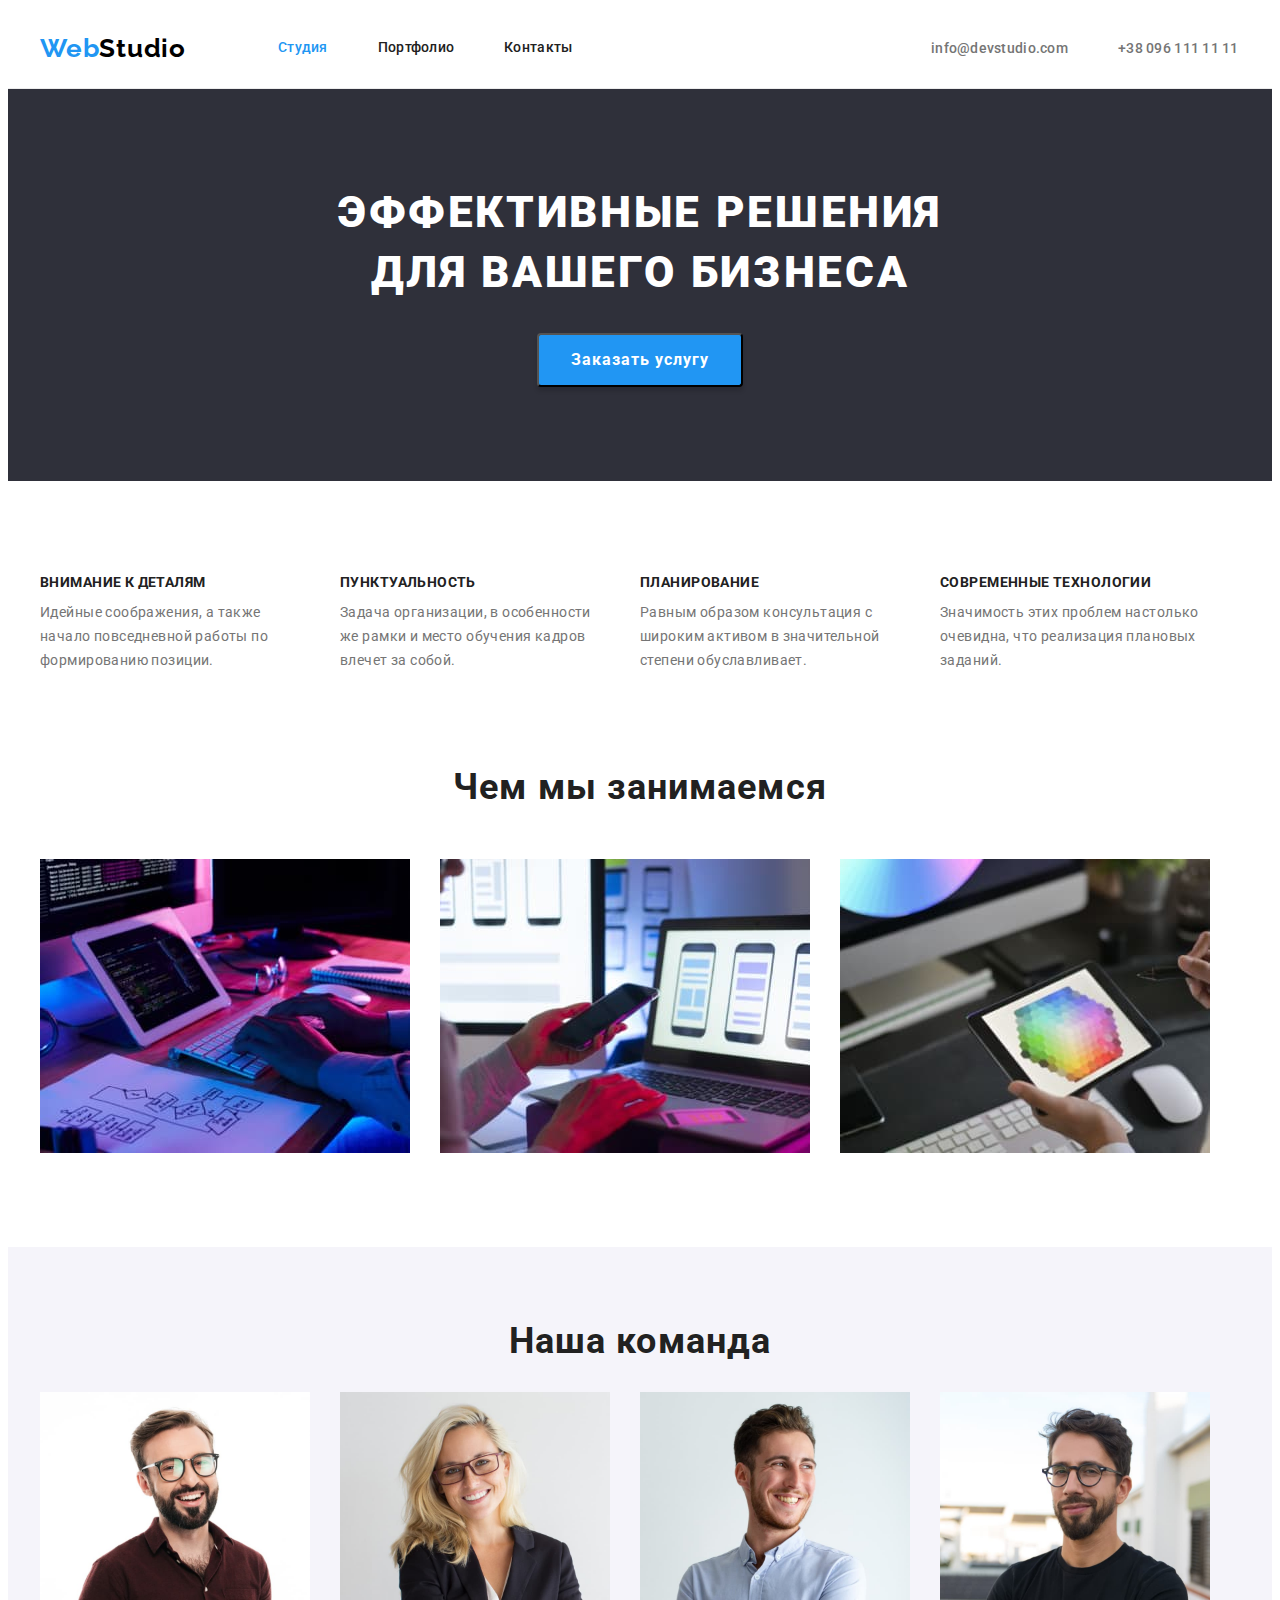
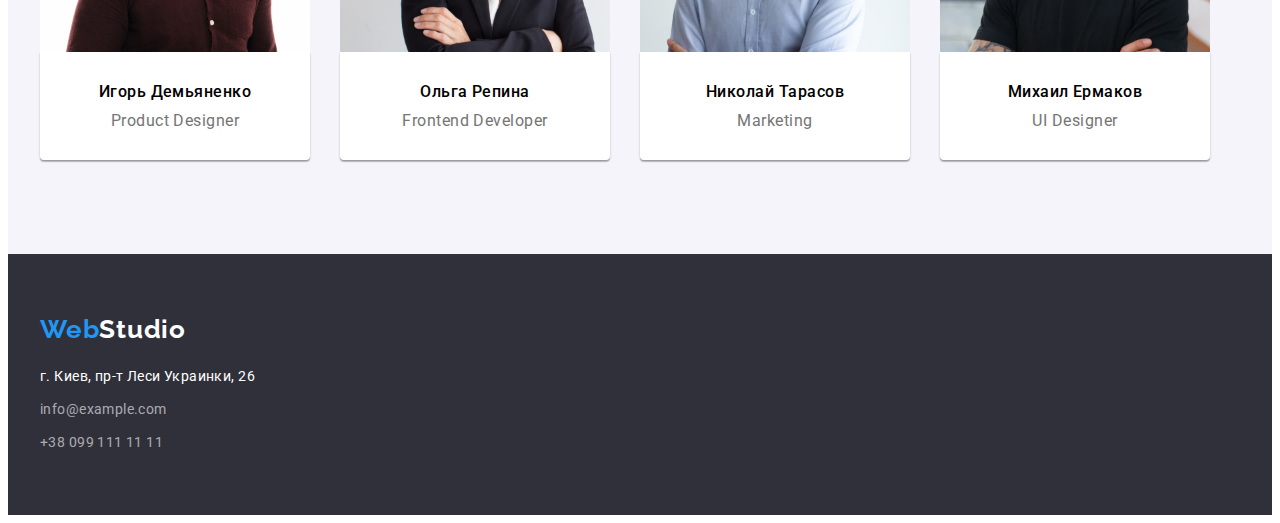
==== commit 5fc11824: "Додає зміни в розмітку" ====
--- a/index.html
+++ b/index.html
@@ -24,7 +24,7 @@
   <body>
     <!-- header-->
     <header>
-      <section class="header section">
+      <section class="header">
         <div class="container container-header">
           <a href="/" class="logo"
             ><span class="web">Web</span
@@ -66,8 +66,9 @@
           <button type="button" class="main-button">Заказать услугу</button>
         </div>
       </section>
-      <h2 class="visually-hidden">About us</h2>
-      <section class="advantages section">
+      <section class="section">
+      <section class="advantages">
+        <h2 class="visually-hidden">About us</h2>
         <div class="container">
           <ul class="advantages-list list">
             <li class="item-content">
@@ -102,7 +103,7 @@
         </div>
       </section>
       <!-- Чем мы занимаемся section-->
-      <section class="activities section">
+      <section class="activities">
         <div class="container">
           <h2 class="activity-title">Чем мы занимаемся</h2>
           <ul class="activity-list list">
@@ -136,6 +137,7 @@
           </ul>
         </div>
       </section>
+    </section>
       <!--our team section-->
       <section class="team section">
         <div class="container">
@@ -197,16 +199,13 @@
 
     <footer class="footer">
       <div class="container">
-        <div class="logo-footer">
-          <a href="/" class="logo"
+          <a href="/" class="logo footer"
             ><span class="web">Web</span
             ><span class="studio-white">Studio</span></a
           >
-        </div>
         <address class="address">
-          <div class="address-footer">
             <ul class="address-list list">
-              <li>
+              <li class="address-li">
                 <a
                   href="https://goo.gl/maps/48jCdX3Z41KDSHPe8"
                   target="_blank"
@@ -215,18 +214,17 @@
                   >г. Киев, пр-т Леси Украинки, 26</a
                 >
               </li>
-              <li>
+              <li class="address-li">
                 <a href="mailto:info@example.com" class="address-item email"
                   >info@example.com</a
                 >
               </li>
-              <li>
+              <li class="address-li">
                 <a href="tel:+380991111111" class="address-item tel"
                   >+38 099 111 11 11</a
                 >
               </li>
-            </ul>
-          </div>
+            </ul> 
         </address>
       </div>
     </footer>
--- a/css/styles.css
+++ b/css/styles.css
@@ -21,6 +21,7 @@
 ul {
   margin: 0;
 }
+
 ul {
   padding-left: 0;
 }
@@ -30,30 +31,34 @@
 }
 
 /* -----HEADER----- */
+
 .container {
-  /* outline: red solid 1px; */
-
   width: 1200px;
   padding-left: 15px;
   padding-right: 15px;
-  margin: 0 auto;
+  margin-left: auto;
+  margin-right: auto;
 }
 
 .container-header {
   display: flex;
   align-items: center;
 }
+
 .section {
   padding-top: 94px;
+  padding-bottom: 94px;
 }
 
 .header {
   background-color: var(--color-light);
   border-bottom: 1px solid #ececec;
 }
+
 /* --logo-- */
+
 .logo {
-  min-width: 145px;
+  width: 145px;
   margin-right: 93px;
   display: block;
   text-decoration: none;
@@ -73,9 +78,11 @@
 }
 
 /* --nav--*/
+
 .list {
   list-style: none;
 }
+
 .nav-list {
   display: flex;
 }
@@ -85,11 +92,9 @@
   padding-top: 32px;
   padding-bottom: 32px;
 
-  text-decoration: none;
-
   color: var(--primary-text-color);
   list-style: none;
-
+  text-decoration: none;
   font-weight: 500;
   font-size: 14px;
   line-height: 1.14;
@@ -107,9 +112,11 @@
 .nav-li.portfolio {
   min-width: 76px;
 }
+
 .nav-li.contacts {
   min-width: 68px;
 }
+
 .contact-li.mail {
   min-width: 135px;
 }
@@ -117,6 +124,7 @@
 .contact-li.tel {
   min-width: 122px;
 }
+
 .nav-item:hover,
 .nav-item:focus {
   color: var(--color-accent);
@@ -130,6 +138,7 @@
   display: flex;
   margin-left: auto;
 }
+
 .contact-li + .contact-li {
   margin-left: 50px;
 }
@@ -156,6 +165,11 @@
 }
 
 .hero {
+  width: 696px;
+  margin-right: auto;
+  margin-left: auto;
+  margin-bottom: 30px;
+
   color: var(--color-light);
   font-weight: 900;
   font-size: 44px;
@@ -163,20 +177,17 @@
   letter-spacing: 0.06em;
   text-transform: uppercase;
   text-align: center;
-  margin-bottom: 30px;
 }
 
 .main-button {
   border-radius: 4px;
   padding: 10px 32px;
   min-width: 200px;
-  height: 50px;
   text-align: center;
   box-shadow: 0px 4px 4px rgba(0, 0, 0, 0.15);
 
   background-color: var(--color-accent);
   color: var(--color-light);
-
   font-family: inherit;
   font-weight: 700;
   font-size: 16px;
@@ -210,23 +221,29 @@
   display: flex;
   flex-wrap: wrap;
 }
+
 .advantages,
 .activities {
   background-color: var(--color-light);
 }
 
+.advantages-list {
+  margin-bottom: 94px;
+}
+
 .item-content {
   width: 270px;
 }
+
 .item-content + .item-content {
   margin-left: 30px;
 }
+
 /* --advantages-- */
 .advantages-item {
   margin-bottom: 10px;
 
   color: var(--primary-text-color);
-
   font-weight: 700;
   font-size: 14px;
   line-height: 1.14;
@@ -250,7 +267,6 @@
   margin-bottom: 50px;
 
   color: var(--primary-text-color);
-
   font-weight: 700;
   font-size: 36px;
   line-height: 1.17;
@@ -262,9 +278,11 @@
   display: flex;
   flex-wrap: wrap;
 }
+
 .activity-item + .activity-item {
   margin-left: 30px;
 }
+
 .activity-item {
   width: 370px;
 }
@@ -276,6 +294,7 @@
 
 .team-title {
   margin-bottom: 50px;
+
   color: var(--primary-text-color);
   font-weight: 700;
   font-size: 36px;
@@ -289,6 +308,10 @@
 }
 .team-item + .team-item {
   margin-left: 30px;
+}
+
+.team-item {
+  width: 270px;
 }
 .team-member {
   margin-bottom: 10px;
@@ -302,7 +325,6 @@
 
 .specialty {
   color: var(--secondary-text-color);
-
   font-size: 16px;
   line-height: 1.19;
   letter-spacing: 0.03em;
@@ -310,6 +332,7 @@
 }
 .member-info {
   padding: 30px 0;
+
   background: var(--color-light);
   box-shadow: 0px 1px 3px rgba(0, 0, 0, 0.12), 0px 1px 1px rgba(0, 0, 0, 0.14),
     0px 2px 1px rgba(0, 0, 0, 0.2);
@@ -321,10 +344,8 @@
   background-color: var(--color-bg-dark);
 }
 
-.logo-footer {
-  padding-top: 60px;
-}
 .logo {
+  width: 145px;
   font-family: Raleway;
   font-weight: 700;
   font-size: 26px;
@@ -332,8 +353,20 @@
   letter-spacing: 0.03em;
 }
 
+.logo.footer {
+  padding-top: 60px;
+}
+
 .studio-white {
   color: var(--color-light);
+}
+
+.address-li {
+  width: 231px;
+}
+
+.address-li + .address-li {
+  margin-top: 9px;
 }
 
 .address-item {
@@ -363,11 +396,13 @@
 .tel:focus {
   color: var(--color-light);
 }
-.address-footer {
+
+.address {
+  width: 231px;
   padding-top: 20px;
-  padding-left: auto;
   padding-bottom: 60px;
 }
+
 /* ----------PORTFOLIO.HTML---------- */
 .filters {
   background-color: var(--color-light);
@@ -379,22 +414,18 @@
   margin-bottom: 34px;
 }
 .btn {
-  /* margin-right: auto;
-margin-left: auto; */
-}
+  min-width: 73px;
+}
+
 .btn + .btn {
   margin-left: 8px;
 }
+
 .button {
   border-radius: 4px;
   padding: 6px 22px;
-  /* margin-bottom: 50px;
-    border-radius: 4px;
-    padding: 6px 22px;
-    min-width: 73px; */
-  height: 38px;
+
   background: var(--color-bg-light);
-
   font-family: inherit;
   font-weight: 500;
   font-size: 16px;
@@ -422,9 +453,7 @@
   display: flex;
   flex-wrap: wrap;
 }
-.card-item {
-  width: 370;
-}
+
 .card-item:not(:nth-child(3n)) {
   margin-right: 30px;
 }
@@ -446,7 +475,6 @@
   margin-bottom: 4px;
 
   color: var(--primary-text-color);
-
   font-family: inherit;
   font-weight: 700;
   font-size: 18px;
@@ -456,6 +484,7 @@
 
 .card-info {
   padding: 20px 24px;
+  width: 370px;
   border-left: 1px solid #eeeeee;
   border-bottom: 1px solid #eeeeee;
   border-right: 1px solid #eeeeee;
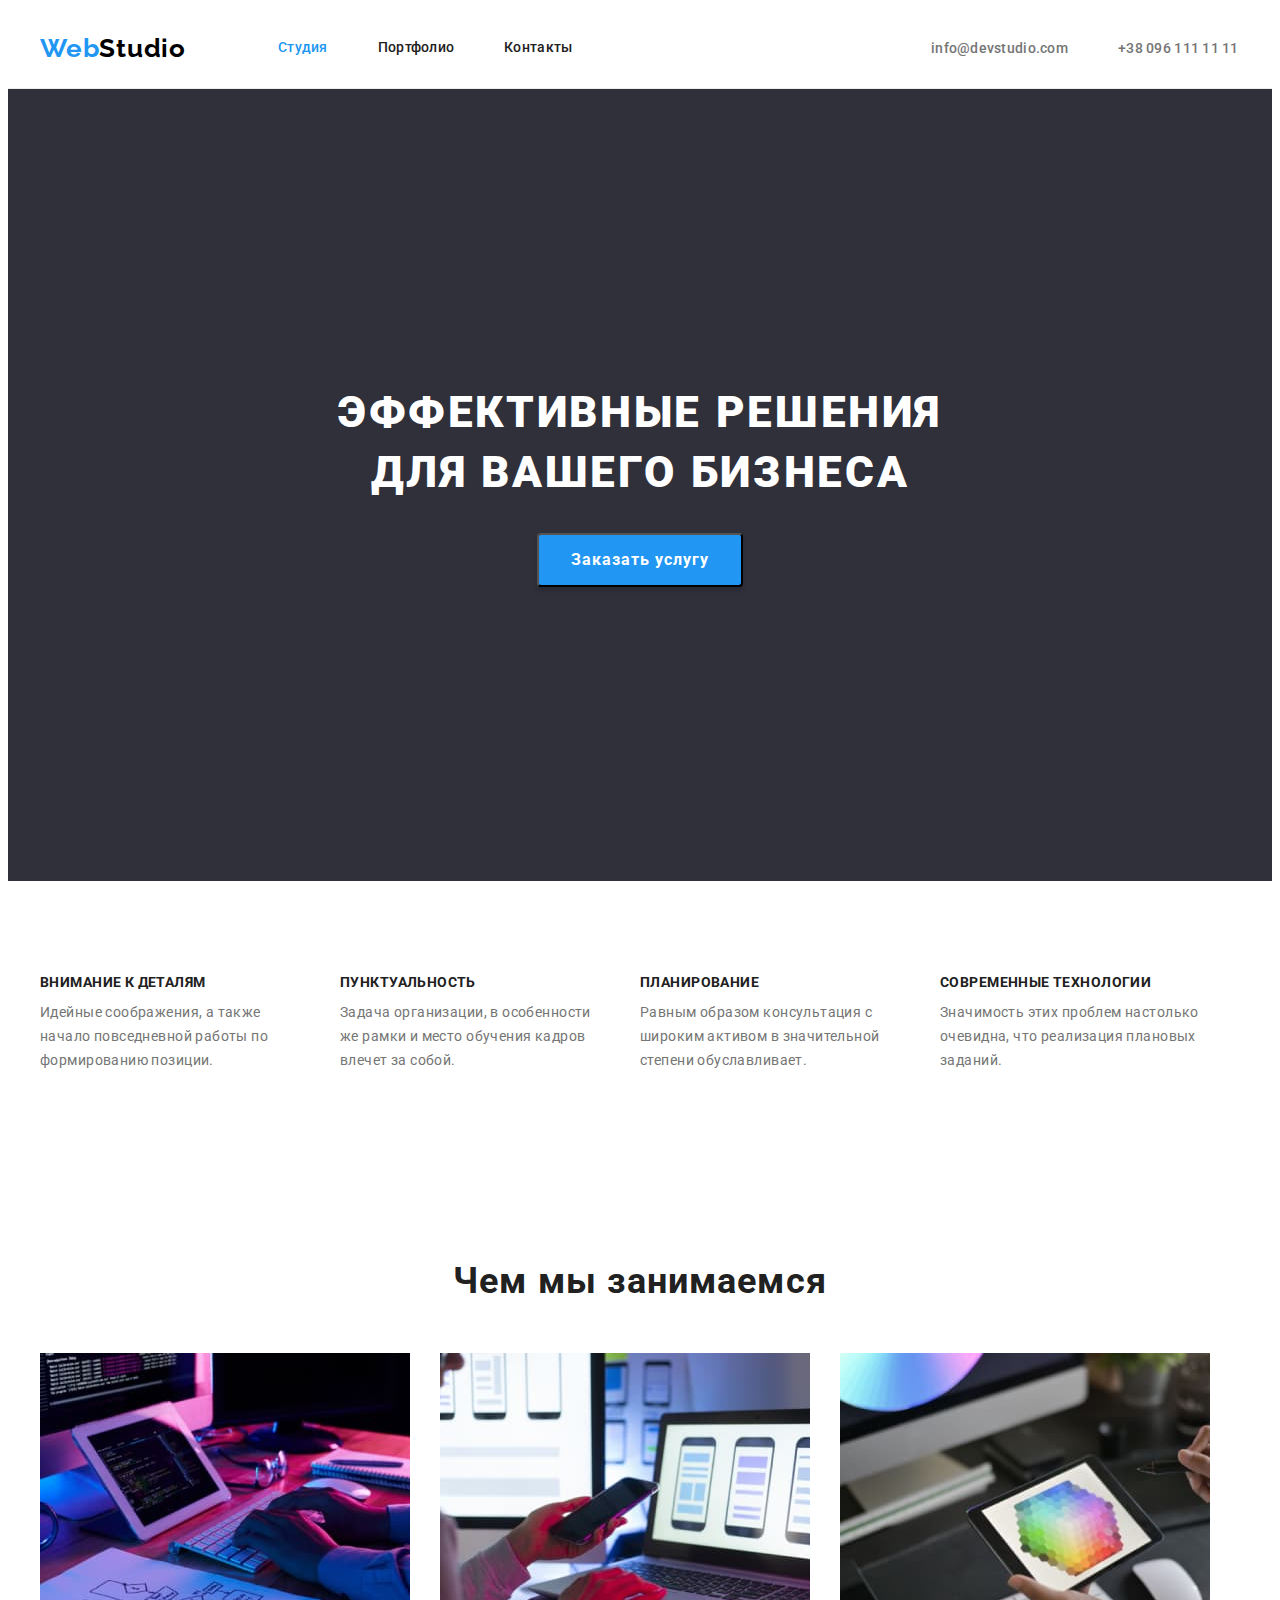
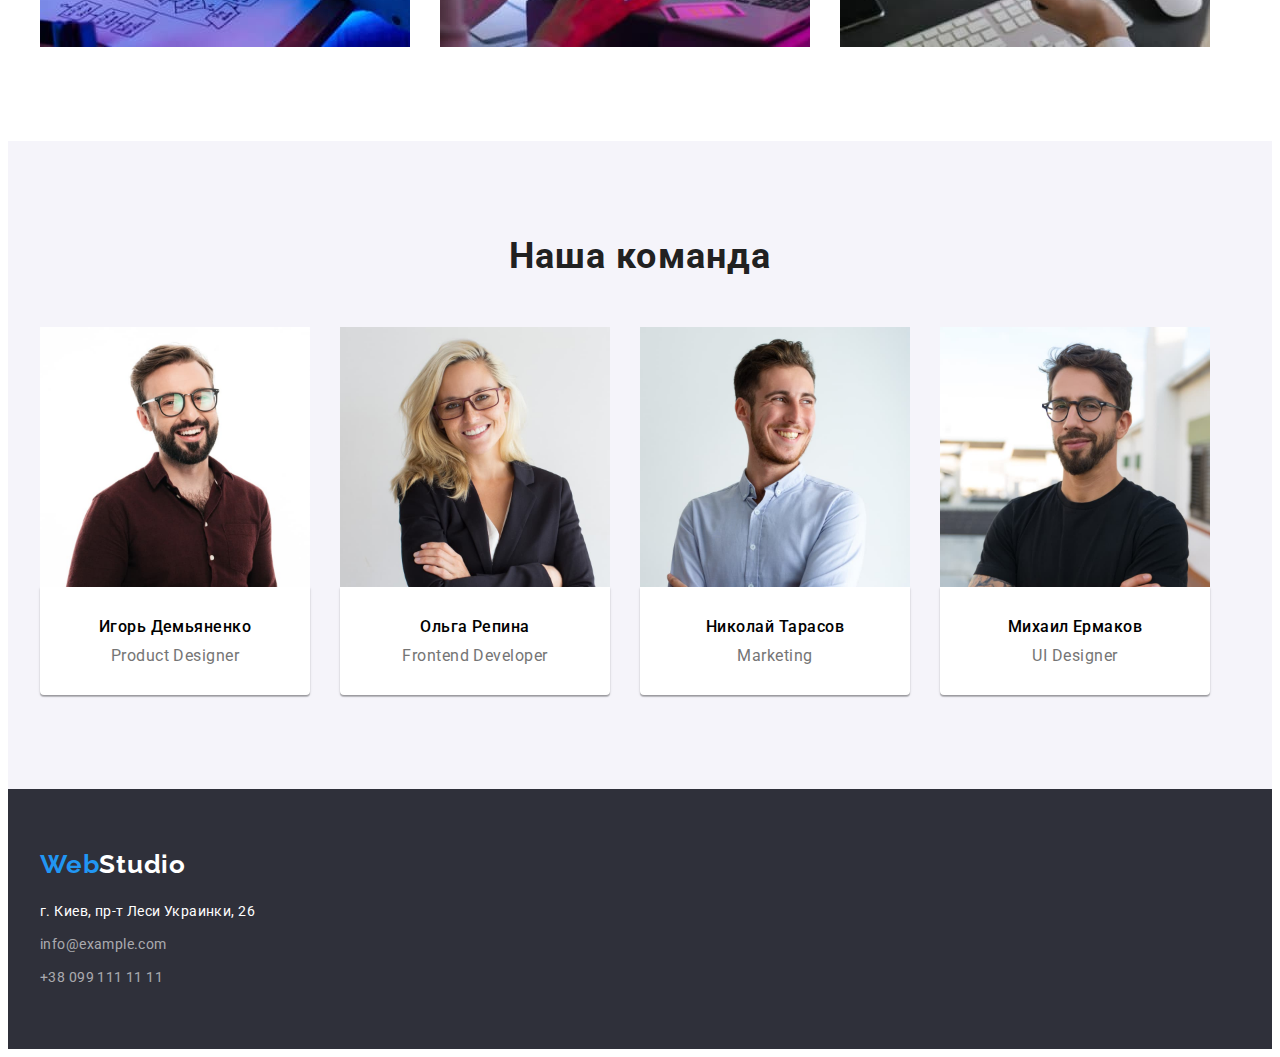
==== commit 8ba5ff63: "Додає правки до розмітки" ====
--- a/index.html
+++ b/index.html
@@ -63,11 +63,12 @@
       <section class="hero-section section">
         <div class="container">
           <h1 class="hero">Эффективные решения для вашего бизнеса</h1>
-          <button type="button" class="main-button">Заказать услугу</button>
-        </div>
-      </section>
-      <section class="section">
-      <section class="advantages">
+          <div class="main-btn">
+            <button type="button" class="main-button">Заказать услугу</button>
+          </div>
+        </div>
+      </section>
+      <section class="advantages section">
         <h2 class="visually-hidden">About us</h2>
         <div class="container">
           <ul class="advantages-list list">
@@ -103,7 +104,7 @@
         </div>
       </section>
       <!-- Чем мы занимаемся section-->
-      <section class="activities">
+      <section class="activities section">
         <div class="container">
           <h2 class="activity-title">Чем мы занимаемся</h2>
           <ul class="activity-list list">
@@ -137,7 +138,6 @@
           </ul>
         </div>
       </section>
-    </section>
       <!--our team section-->
       <section class="team section">
         <div class="container">
@@ -196,14 +196,14 @@
       </section>
     </main>
     <!--footer section-->
-
     <footer class="footer">
-      <div class="container">
-          <a href="/" class="logo footer"
+      <section class="section-footer">
+        <div class="container">
+          <a href="/" class="logo"
             ><span class="web">Web</span
             ><span class="studio-white">Studio</span></a
           >
-        <address class="address">
+          <address class="address">
             <ul class="address-list list">
               <li class="address-li">
                 <a
@@ -224,9 +224,10 @@
                   >+38 099 111 11 11</a
                 >
               </li>
-            </ul> 
-        </address>
-      </div>
+            </ul>
+          </address>
+        </div>
+      </section>
     </footer>
   </body>
 </html>
--- a/css/styles.css
+++ b/css/styles.css
@@ -49,6 +49,9 @@
   padding-top: 94px;
   padding-bottom: 94px;
 }
+.section:nth-child(3) {
+  padding-top: 0;
+}
 
 .header {
   background-color: var(--color-light);
@@ -166,9 +169,11 @@
 
 .hero {
   width: 696px;
+
   margin-right: auto;
   margin-left: auto;
   margin-bottom: 30px;
+  padding-top: 200px;
 
   color: var(--color-light);
   font-weight: 900;
@@ -180,6 +185,7 @@
 }
 
 .main-button {
+  padding-bottom: 200px;
   border-radius: 4px;
   padding: 10px 32px;
   min-width: 200px;
@@ -194,6 +200,10 @@
   line-height: 1.88;
   letter-spacing: 0.06em;
   cursor: pointer;
+}
+
+.main-btn {
+  padding-bottom: 200px;
 }
 
 .main-button:hover,
@@ -298,7 +308,7 @@
   color: var(--primary-text-color);
   font-weight: 700;
   font-size: 36px;
-  line-height: 1.17px;
+  line-height: 1.17;
   letter-spacing: 0.03em;
   text-align: center;
 }
@@ -343,6 +353,10 @@
 .footer {
   background-color: var(--color-bg-dark);
 }
+.section-footer {
+  padding-top: 60px;
+  padding-bottom: 60px;
+}
 
 .logo {
   width: 145px;
@@ -351,10 +365,6 @@
   font-size: 26px;
   line-height: 1.19;
   letter-spacing: 0.03em;
-}
-
-.logo.footer {
-  padding-top: 60px;
 }
 
 .studio-white {
@@ -400,7 +410,6 @@
 .address {
   width: 231px;
   padding-top: 20px;
-  padding-bottom: 60px;
 }
 
 /* ----------PORTFOLIO.HTML---------- */
@@ -411,7 +420,7 @@
 .filter {
   display: flex;
   justify-content: center;
-  margin-bottom: 34px;
+  margin-bottom: 50px;
 }
 .btn {
   min-width: 73px;
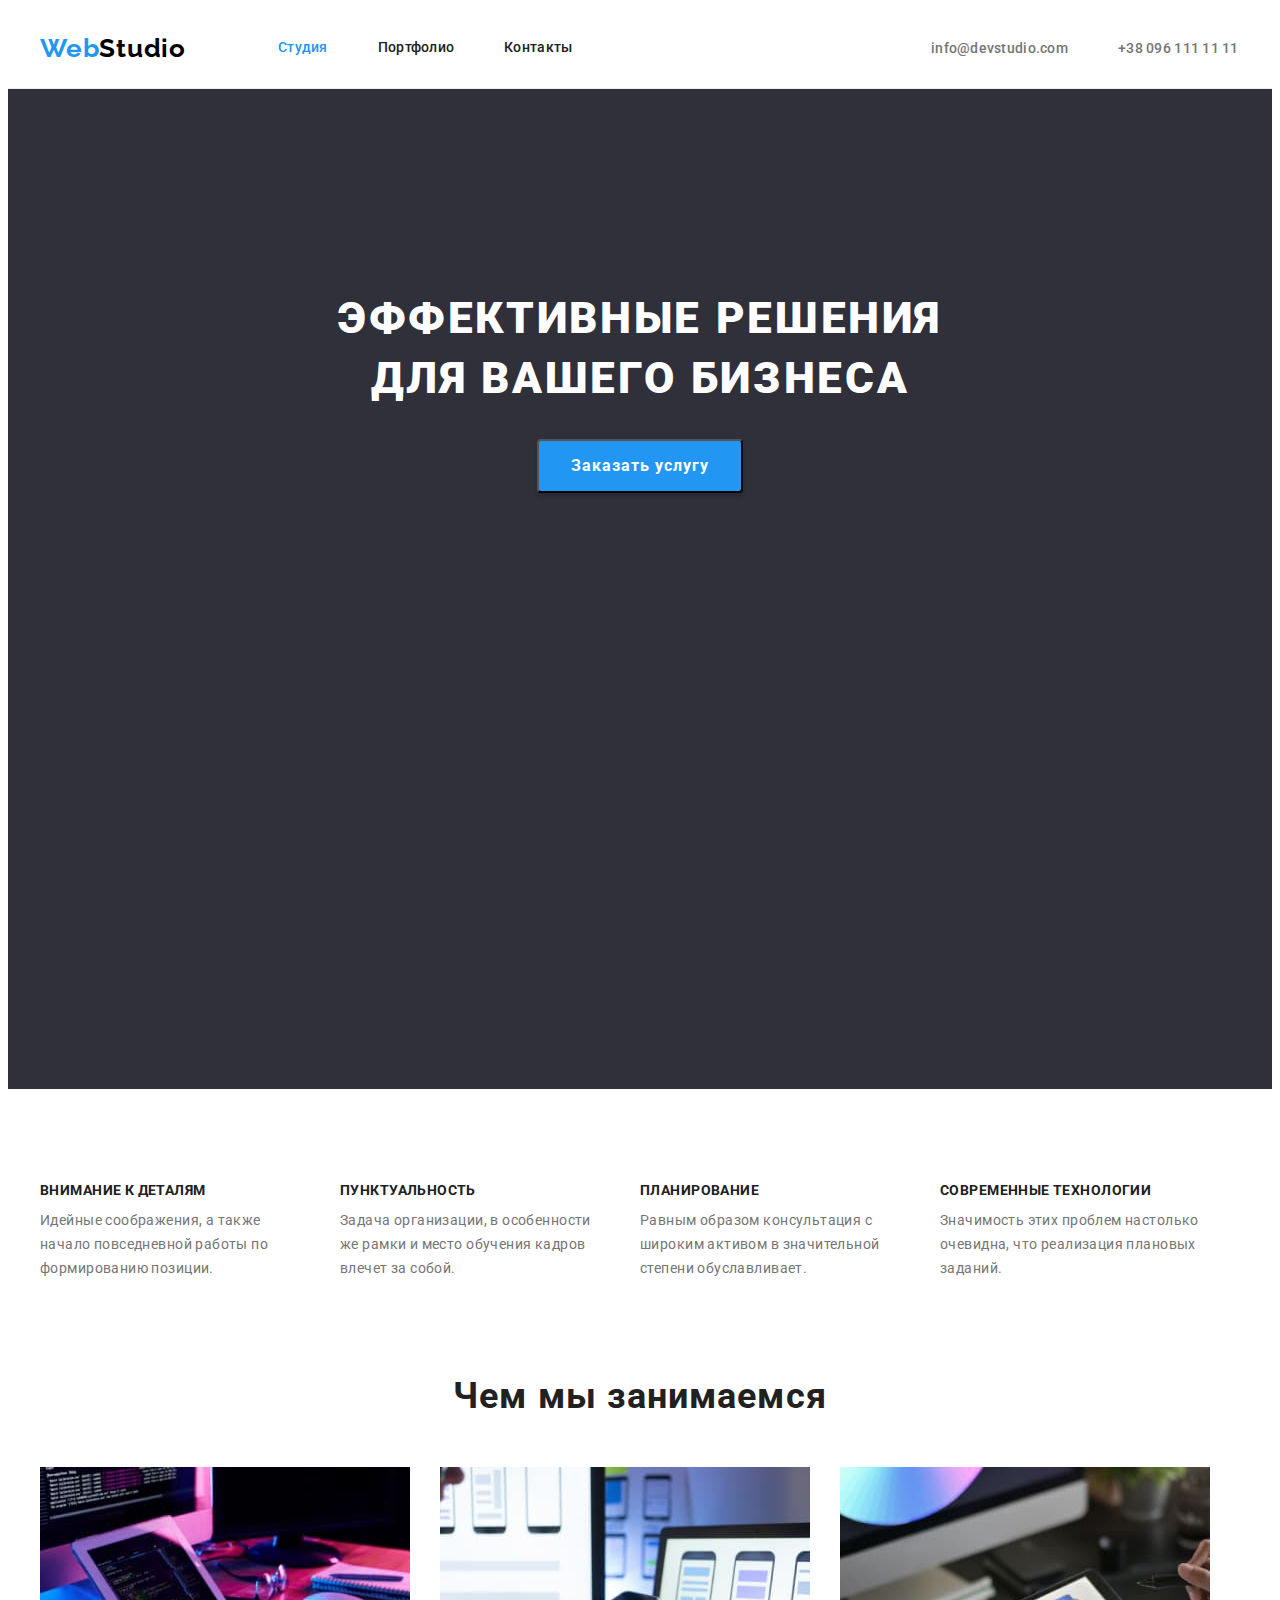
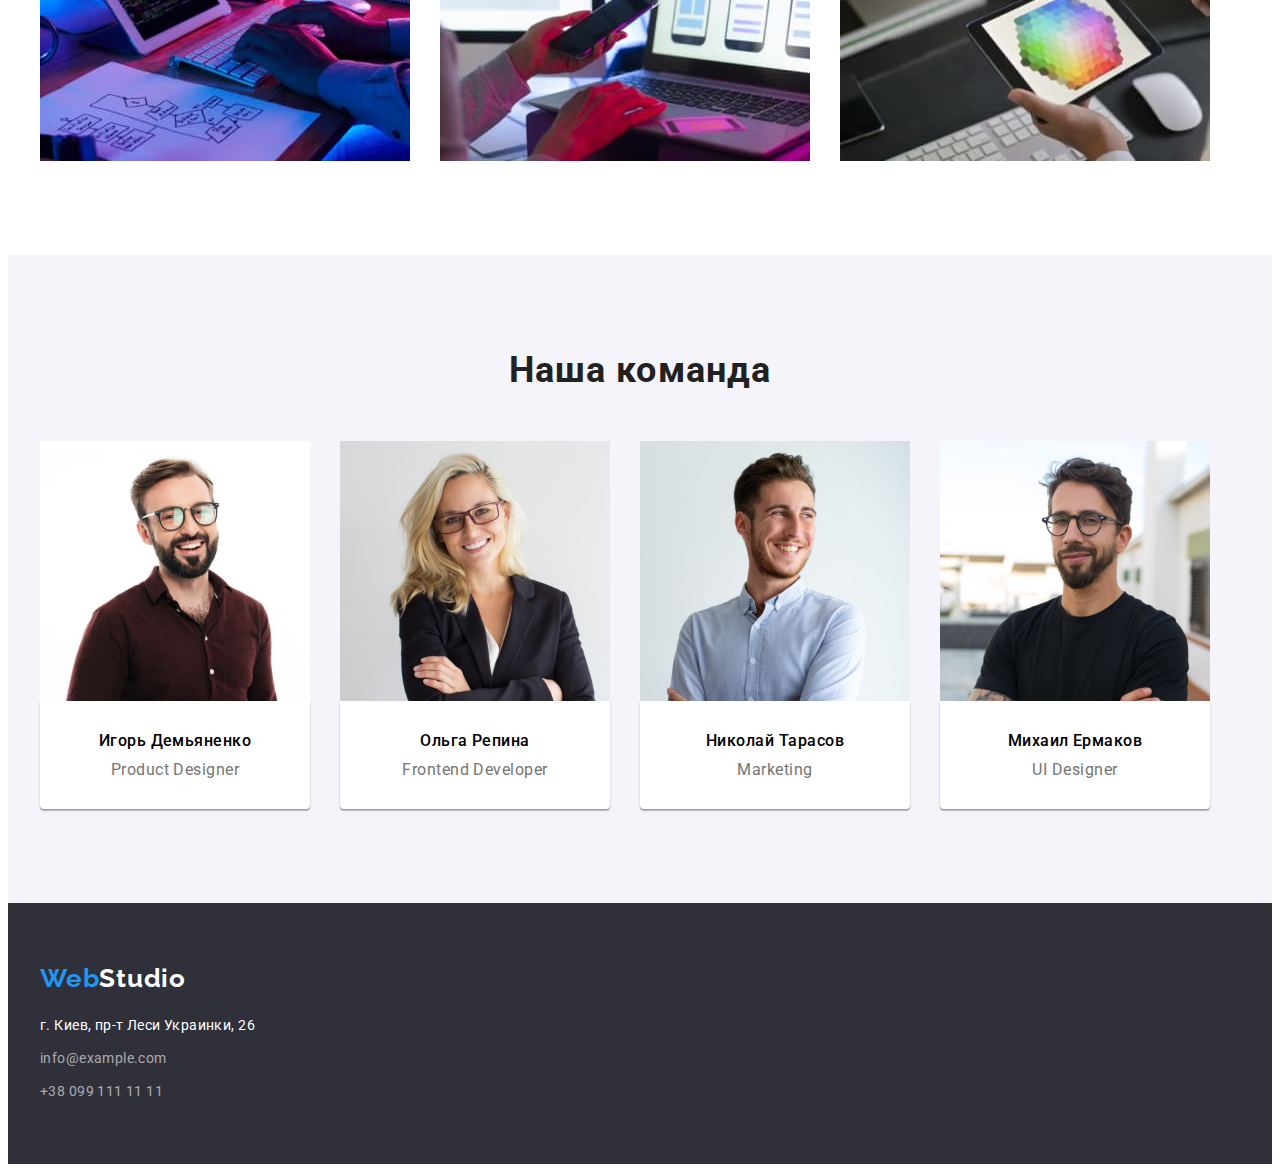
==== commit b7e5f500: "Вносить зміни в розмітку макета" ====
--- a/index.html
+++ b/index.html
@@ -26,7 +26,7 @@
     <header>
       <section class="header">
         <div class="container container-header">
-          <a href="/" class="logo"
+          <a href="/" class="logo logo-header"
             ><span class="web">Web</span
             ><span class="studio-black">Studio</span></a
           >
--- a/css/styles.css
+++ b/css/styles.css
@@ -62,7 +62,6 @@
 
 .logo {
   width: 145px;
-  margin-right: 93px;
   display: block;
   text-decoration: none;
   font-family: Raleway, sans-serif;
@@ -78,6 +77,9 @@
 
 .studio-black {
   color: #000000;
+}
+.logo-header {
+  margin-right: 93px;
 }
 
 /* --nav--*/
@@ -165,15 +167,17 @@
 .hero-section {
   background-color: var(--color-bg-dark);
   text-align: center;
+  padding: 200px 0;
+  height: 600px;
+  margin-right: auto;
+  margin-left: auto;
 }
 
 .hero {
   width: 696px;
-
   margin-right: auto;
   margin-left: auto;
   margin-bottom: 30px;
-  padding-top: 200px;
 
   color: var(--color-light);
   font-weight: 900;
@@ -185,7 +189,6 @@
 }
 
 .main-button {
-  padding-bottom: 200px;
   border-radius: 4px;
   padding: 10px 32px;
   min-width: 200px;
@@ -200,10 +203,6 @@
   line-height: 1.88;
   letter-spacing: 0.06em;
   cursor: pointer;
-}
-
-.main-btn {
-  padding-bottom: 200px;
 }
 
 .main-button:hover,
@@ -237,10 +236,6 @@
   background-color: var(--color-light);
 }
 
-.advantages-list {
-  margin-bottom: 94px;
-}
-
 .item-content {
   width: 270px;
 }
@@ -356,15 +351,6 @@
 .section-footer {
   padding-top: 60px;
   padding-bottom: 60px;
-}
-
-.logo {
-  width: 145px;
-  font-family: Raleway;
-  font-weight: 700;
-  font-size: 26px;
-  line-height: 1.19;
-  letter-spacing: 0.03em;
 }
 
 .studio-white {
